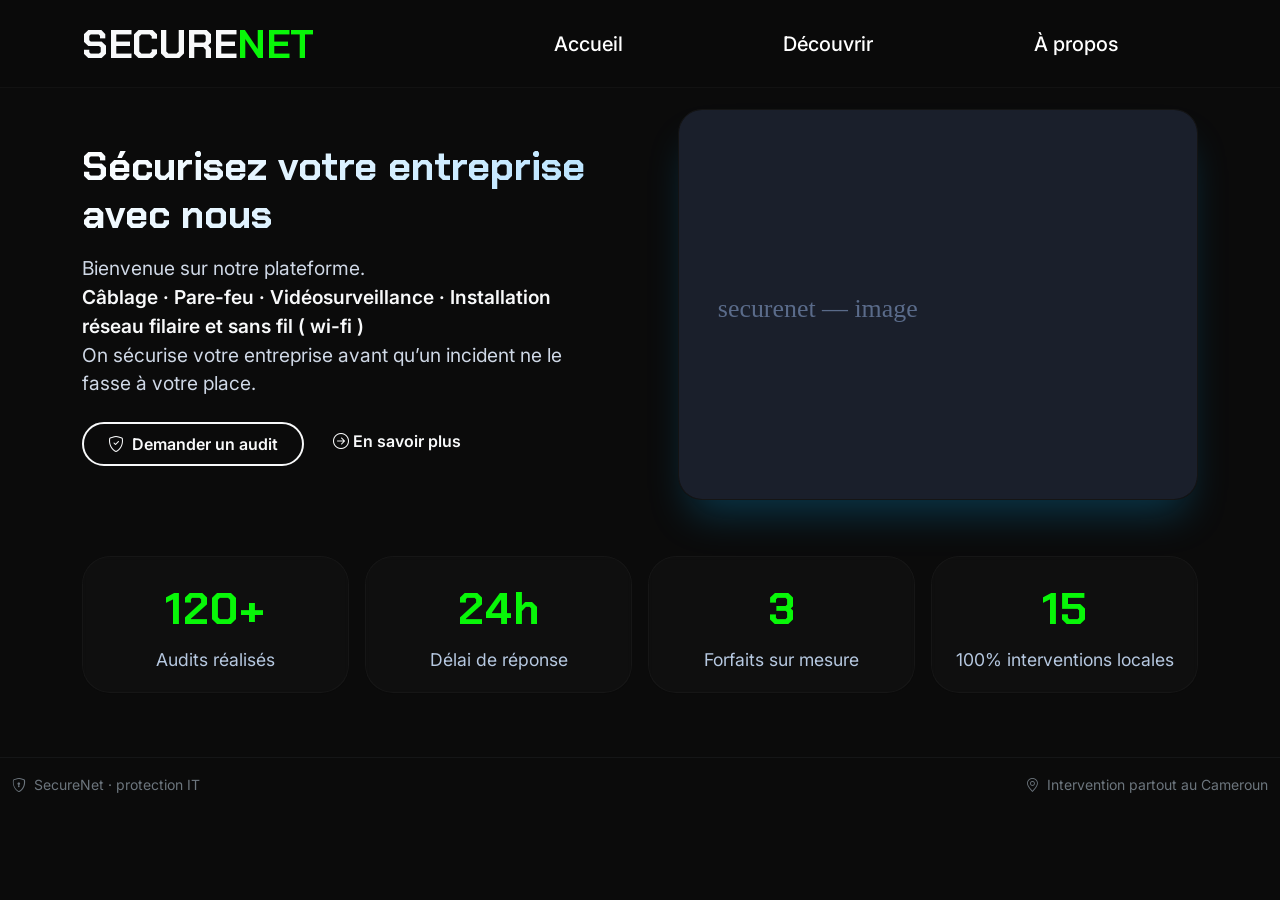
==== index.html @ b7173451 "Add files via upload" ====
<!DOCTYPE html>
<html lang="fr">
<head>
  <meta charset="UTF-8">
  <meta name="viewport" content="width=device-width, initial-scale=1.0">
  <title>SecureNet · Sécurité IT</title>

  <!-- Bootstrap 5 + icônes + Google Fonts -->
  <link href="https://cdn.jsdelivr.net/npm/bootstrap@5.3.3/dist/css/bootstrap.min.css" rel="stylesheet">
  <link rel="stylesheet" href="https://cdn.jsdelivr.net/npm/bootstrap-icons@1.11.3/font/bootstrap-icons.css">
  <script src="https://cdn.jsdelivr.net/npm/bootstrap@5.3.3/dist/js/bootstrap.bundle.min.js" defer></script>
  <link href="https://fonts.googleapis.com/css2?family=Chakra+Petch:wght@500;600;700&family=IBM+Plex+Mono:wght@400;500&family=Inter:wght@400;500;600&display=swap" rel="stylesheet">
  <link rel="stylesheet" href="style.css">
</head>
<body>

  <div class="container-fluid bg-dark-custom text-white px-0">

    <div class="fixed-top fixed-nav">
      <div class="container">
        <div class="row align-items-center">
          <div class="col-12">
            <nav class="nav nav-pills nav-fill align-items-center py-1">
              <a class="navbar-brand brand fw-bold fs-1 text-light m-0" href="#">
                SECURE<span class="text-">NET</span>
              </a>
              <a class="nav-link text-white fs-5 d-none d-md-inline" href="#"></a>
              <a class="nav-link text-white fs-5" href="#" id="bonj">Accueil</a>
              <a class="nav-link text-white fs-5" href="découvrir.html">Découvrir</a>
              <a class="nav-link text-white fs-5" href="#">À propos</a>
            </nav>
          </div>
        </div>
      </div>
    </div>

    <!-- ===== ESPACE pour ne pas cacher le contenu ===== -->
    <div style="height: 85px;"></div>

    <!-- ===== SECTION HERO ===== -->
    <div class="container mt-2 mt-md-4">
      <div class="row d-flex align-items-center g-4 g-lg-5">

        <!-- Texte gauche -->
        <div class="col-lg-6 col-md-7 order-2 order-md-1">
          <h1 class="hero-title fs-1 fw-bold mb-3">
            Sécurisez votre entreprise <br>avec nous
          </h1>
          <p class="hero-text mb-4">
            Bienvenue sur notre plateforme. <br>
            <span class="text-light fw-semibold">Câblage · Pare-feu · Vidéosurveillance · Installation réseau filaire et sans fil ( wi-fi )</span> <br>
            On sécurise votre entreprise avant qu’un incident ne le fasse à votre place.
          </p>
          <div class="d-flex flex-wrap gap-3 mt-3">
            <a href="#" class="btn btn-outline-light rounded-pill px-4 py-2 fw-semibold border-2">
              <i class="bi bi-shield-check me-2"></i>Demander un audit
            </a>
            <a href="#" class="btn btn-link text-light text-decoration-none fw-semibold">
              <i class="bi bi-arrow-right-circle me-1"></i>En savoir plus
            </a>
          </div>
        </div>

        <!-- Image droite -->
        <div class="col-lg-6 col-md-5 order-1 order-md-2 text-center text-md-end">
          <img src="image/IMG-20260813-WA0003.jpg" 
               alt="Sécurité réseau SecureNet" 
               class="img-fluid img-soft w-100" 
               style="max-width: 520px;"
               onerror="this.onerror=null; this.src='data:image/svg+xml,%3Csvg xmlns=\'http://www.w3.org/2000/svg\' width=\'400\' height=\'300\' viewBox=\'0 0 400 300\'%3E%3Crect width=\'400\' height=\'300\' fill=\'%231a1f2b\'/%3E%3Ctext x=\'30\' y=\'160\' font-family=\'Inter\' font-size=\'20\' fill=\'%235a6b8a\'%3Esecurenet — image%3C/text%3E%3C/svg%3E';">
        </div>
      </div>
    </div>

    <!-- ===== STATISTIQUES ===== -->
    <div class="container mt-5 mt-lg-5 pt-2 pb-4">
      <div class="row g-3 text-center">

        <div class="col-md-3">
          <div class="stat-card">
            <div class="stat-number">120+</div>
            <div class="stat-label">Audits réalisés</div>
          </div>
        </div>

        <div class="col-md-3">
          <div class="stat-card">
            <div class="stat-number">24h</div>
            <div class="stat-label">Délai de réponse</div>
          </div>
        </div>

        <div class="col-md-3">
          <div class="stat-card">
            <div class="stat-number">3</div>
            <div class="stat-label">Forfaits sur mesure</div>
          </div>
        </div>

        <div class="col-md-3">
          <div class="stat-card">
            <div class="stat-number">15</div>
            <div class="stat-label">100% interventions locales</div>
          </div>
        </div>

      </div>
    </div>

    <!-- ===== PETIT ESPACE FIN ===== -->
    <div class="container-fluid py-3"></div>

    <!-- ===== FOOTER LÉGER (exemple) ===== -->
    <div class="container-fluid border-top border-secondary border-opacity-10 py-3 mt-2">
      <div class="row align-items-center">
        <div class="col-md-6 text-center text-md-start text-secondary small">
          <i class="bi bi-shield-lock me-1"></i> SecureNet · protection IT
        </div>
        <div class="col-md-6 text-center text-md-end text-secondary small">
          <i class="bi bi-geo-alt me-1"></i> Intervention partout au Cameroun
        </div>
      </div>
    </div>

  </div> 

  <!-- petit script pour éviter le flash de la nav fixe (optionnel) -->
  <script src="index.js"></script>
</body>
</html>
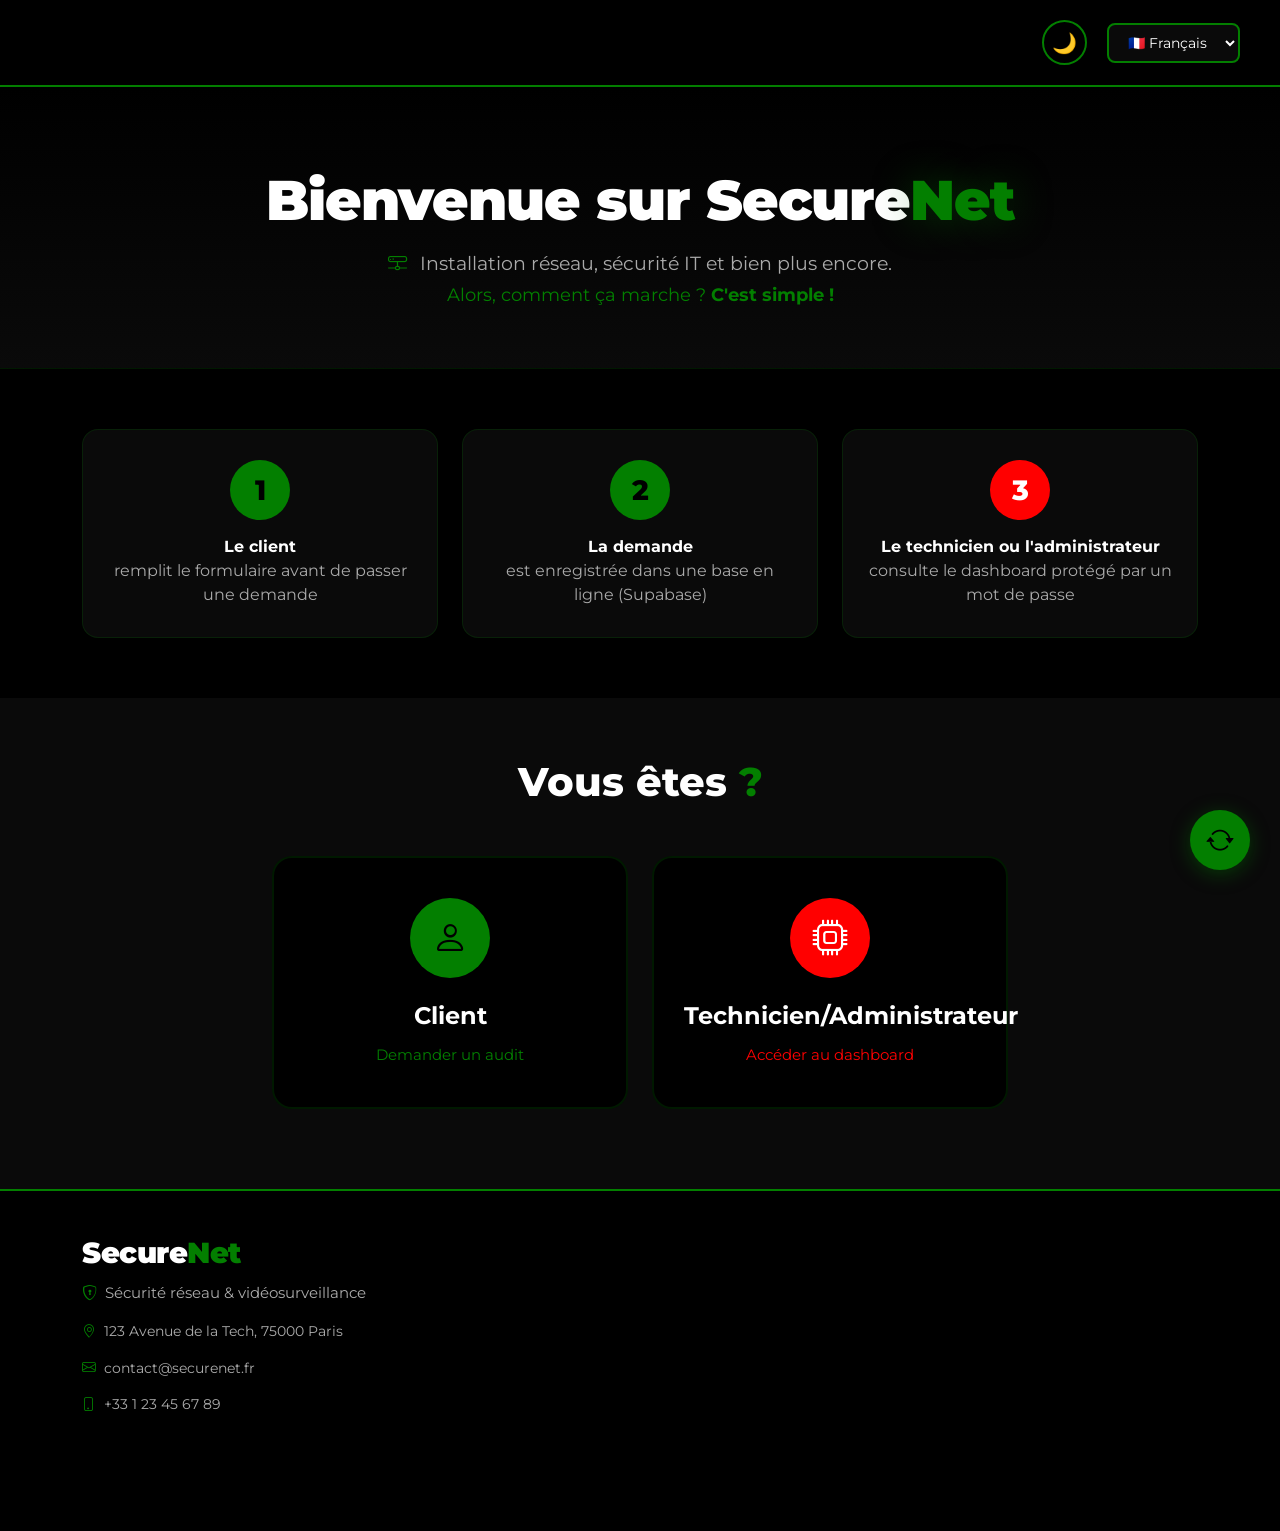
==== commit 8b521f2b: "Premier commit - SecureNet" ====
--- a/index.html
+++ b/index.html
@@ -1,130 +1,1057 @@
-<!DOCTYPE html>
-<html lang="fr">
-<head>
-  <meta charset="UTF-8">
-  <meta name="viewport" content="width=device-width, initial-scale=1.0">
-  <title>SecureNet · Sécurité IT</title>
-
-  <!-- Bootstrap 5 + icônes + Google Fonts -->
-  <link href="https://cdn.jsdelivr.net/npm/bootstrap@5.3.3/dist/css/bootstrap.min.css" rel="stylesheet">
-  <link rel="stylesheet" href="https://cdn.jsdelivr.net/npm/bootstrap-icons@1.11.3/font/bootstrap-icons.css">
-  <script src="https://cdn.jsdelivr.net/npm/bootstrap@5.3.3/dist/js/bootstrap.bundle.min.js" defer></script>
-  <link href="https://fonts.googleapis.com/css2?family=Chakra+Petch:wght@500;600;700&family=IBM+Plex+Mono:wght@400;500&family=Inter:wght@400;500;600&display=swap" rel="stylesheet">
-  <link rel="stylesheet" href="style.css">
-</head>
-<body>
-
-  <div class="container-fluid bg-dark-custom text-white px-0">
-
-    <div class="fixed-top fixed-nav">
-      <div class="container">
-        <div class="row align-items-center">
-          <div class="col-12">
-            <nav class="nav nav-pills nav-fill align-items-center py-1">
-              <a class="navbar-brand brand fw-bold fs-1 text-light m-0" href="#">
-                SECURE<span class="text-">NET</span>
-              </a>
-              <a class="nav-link text-white fs-5 d-none d-md-inline" href="#"></a>
-              <a class="nav-link text-white fs-5" href="#" id="bonj">Accueil</a>
-              <a class="nav-link text-white fs-5" href="découvrir.html">Découvrir</a>
-              <a class="nav-link text-white fs-5" href="#">À propos</a>
-            </nav>
-          </div>
-        </div>
-      </div>
-    </div>
-
-    <!-- ===== ESPACE pour ne pas cacher le contenu ===== -->
-    <div style="height: 85px;"></div>
-
-    <!-- ===== SECTION HERO ===== -->
-    <div class="container mt-2 mt-md-4">
-      <div class="row d-flex align-items-center g-4 g-lg-5">
-
-        <!-- Texte gauche -->
-        <div class="col-lg-6 col-md-7 order-2 order-md-1">
-          <h1 class="hero-title fs-1 fw-bold mb-3">
-            Sécurisez votre entreprise <br>avec nous
-          </h1>
-          <p class="hero-text mb-4">
-            Bienvenue sur notre plateforme. <br>
-            <span class="text-light fw-semibold">Câblage · Pare-feu · Vidéosurveillance · Installation réseau filaire et sans fil ( wi-fi )</span> <br>
-            On sécurise votre entreprise avant qu’un incident ne le fasse à votre place.
-          </p>
-          <div class="d-flex flex-wrap gap-3 mt-3">
-            <a href="#" class="btn btn-outline-light rounded-pill px-4 py-2 fw-semibold border-2">
-              <i class="bi bi-shield-check me-2"></i>Demander un audit
-            </a>
-            <a href="#" class="btn btn-link text-light text-decoration-none fw-semibold">
-              <i class="bi bi-arrow-right-circle me-1"></i>En savoir plus
-            </a>
-          </div>
-        </div>
-
-        <!-- Image droite -->
-        <div class="col-lg-6 col-md-5 order-1 order-md-2 text-center text-md-end">
-          <img src="image/IMG-20260813-WA0003.jpg" 
-               alt="Sécurité réseau SecureNet" 
-               class="img-fluid img-soft w-100" 
-               style="max-width: 520px;"
-               onerror="this.onerror=null; this.src='data:image/svg+xml,%3Csvg xmlns=\'http://www.w3.org/2000/svg\' width=\'400\' height=\'300\' viewBox=\'0 0 400 300\'%3E%3Crect width=\'400\' height=\'300\' fill=\'%231a1f2b\'/%3E%3Ctext x=\'30\' y=\'160\' font-family=\'Inter\' font-size=\'20\' fill=\'%235a6b8a\'%3Esecurenet — image%3C/text%3E%3C/svg%3E';">
-        </div>
-      </div>
-    </div>
-
-    <!-- ===== STATISTIQUES ===== -->
-    <div class="container mt-5 mt-lg-5 pt-2 pb-4">
-      <div class="row g-3 text-center">
-
-        <div class="col-md-3">
-          <div class="stat-card">
-            <div class="stat-number">120+</div>
-            <div class="stat-label">Audits réalisés</div>
-          </div>
-        </div>
-
-        <div class="col-md-3">
-          <div class="stat-card">
-            <div class="stat-number">24h</div>
-            <div class="stat-label">Délai de réponse</div>
-          </div>
-        </div>
-
-        <div class="col-md-3">
-          <div class="stat-card">
-            <div class="stat-number">3</div>
-            <div class="stat-label">Forfaits sur mesure</div>
-          </div>
-        </div>
-
-        <div class="col-md-3">
-          <div class="stat-card">
-            <div class="stat-number">15</div>
-            <div class="stat-label">100% interventions locales</div>
-          </div>
-        </div>
-
-      </div>
-    </div>
-
-    <!-- ===== PETIT ESPACE FIN ===== -->
-    <div class="container-fluid py-3"></div>
-
-    <!-- ===== FOOTER LÉGER (exemple) ===== -->
-    <div class="container-fluid border-top border-secondary border-opacity-10 py-3 mt-2">
-      <div class="row align-items-center">
-        <div class="col-md-6 text-center text-md-start text-secondary small">
-          <i class="bi bi-shield-lock me-1"></i> SecureNet · protection IT
-        </div>
-        <div class="col-md-6 text-center text-md-end text-secondary small">
-          <i class="bi bi-geo-alt me-1"></i> Intervention partout au Cameroun
-        </div>
-      </div>
-    </div>
-
-  </div> 
-
-  <!-- petit script pour éviter le flash de la nav fixe (optionnel) -->
-  <script src="index.js"></script>
-</body>
+<!DOCTYPE html>
+<html lang="fr">
+<head>
+    <meta charset="UTF-8">
+    <meta name="viewport" content="width=device-width, initial-scale=1.0">
+    
+    <!-- Bootstrap -->
+    <link href="https://cdn.jsdelivr.net/npm/bootstrap@5.3.3/dist/css/bootstrap.min.css" rel="stylesheet">
+    <link rel="stylesheet" href="https://cdn.jsdelivr.net/npm/bootstrap-icons@1.11.3/font/bootstrap-icons.css">
+    <script src="https://cdn.jsdelivr.net/npm/bootstrap@5.3.3/dist/js/bootstrap.bundle.min.js" defer></script>
+    <!-- Google Fonts - Montserrat -->
+    <link href="https://fonts.googleapis.com/css2?family=Montserrat:wght@400;500;600;700;800;900&display=swap" rel="stylesheet">
+    
+    <title>SecureNet · Accueil</title>
+
+    <style>
+        :root {
+            --primary-green: #037f00;
+            --primary-dark: #000000;
+            --primary-dark-light: #0a0a0a;
+            --primary-dark-hover: #1a1a1a;
+            --text-light: #ffffff;
+            --text-muted: #aaaaaa;
+            --hover-red: red;
+            --hover-green: #00e676;
+            --bg-body: #000000;
+            --bg-card: #0a0a0a;
+            --border-color: rgba(3, 127, 0, 0.2);
+        }
+
+        [data-theme="light"] {
+            --primary-dark: #f5f5f5;
+            --primary-dark-light: #ffffff;
+            --primary-dark-hover: #e8e8e8;
+            --text-light: #1a1a1a;
+            --text-muted: #555555;
+            --bg-body: #f5f5f5;
+            --bg-card: #ffffff;
+            --border-color: rgba(3, 127, 0, 0.15);
+        }
+
+        * {
+            margin: 0;
+            padding: 0;
+            box-sizing: border-box;
+        }
+
+        body {
+            background: var(--bg-body);
+            color: var(--text-light);
+            font-family: 'Montserrat', sans-serif;
+            min-height: 100vh;
+            display: flex;
+            flex-direction: column;
+            transition: background 0.3s ease, color 0.3s ease;
+        }
+
+        .ma-boite {
+            flex: 1;
+        }
+
+        header {
+            padding: 20px 40px;
+            background: var(--primary-dark);
+            border-bottom: 2px solid var(--primary-green);
+            display: flex;
+            justify-content: flex-end;
+            align-items: center;
+            gap: 20px;
+            transition: background 0.3s ease;
+        }
+
+        .header-controls {
+            display: flex;
+            align-items: center;
+            gap: 20px;
+        }
+
+        #theme-toggle {
+            background: transparent;
+            border: 2px solid var(--primary-green);
+            color: var(--primary-green);
+            border-radius: 50%;
+            width: 45px;
+            height: 45px;
+            font-size: 20px;
+            cursor: pointer;
+            transition: all 0.3s;
+            display: flex;
+            align-items: center;
+            justify-content: center;
+        }
+
+        #theme-toggle:hover {
+            background: var(--hover-red);
+            color: white;
+            border-color: var(--hover-red);
+            transform: rotate(20deg);
+        }
+
+        #language-selector {
+            background: var(--primary-dark-light);
+            color: var(--text-light);
+            border: 2px solid var(--primary-green);
+            border-radius: 8px;
+            padding: 8px 15px;
+            font-family: 'Montserrat', sans-serif;
+            font-size: 14px;
+            cursor: pointer;
+            transition: all 0.3s;
+        }
+
+        #language-selector:hover {
+            background: var(--hover-green);
+            color: var(--primary-dark);
+            border-color: var(--hover-green);
+        }
+
+        /* ===== ANIMATION D'APPARITION UN PAR UN ===== */
+        .fade-item {
+            opacity: 0;
+            transform: translateY(40px) scale(0.95);
+            filter: blur(8px);
+            transition: all 0.7s cubic-bezier(0.22, 1, 0.36, 1);
+        }
+
+        .fade-item.visible {
+            opacity: 1;
+            transform: translateY(0) scale(1);
+            filter: blur(0px);
+        }
+
+        /* Délais pour chaque élément */
+        .fade-item:nth-child(1) { transition-delay: 0.05s; }
+        .fade-item:nth-child(2) { transition-delay: 0.15s; }
+        .fade-item:nth-child(3) { transition-delay: 0.25s; }
+        .fade-item:nth-child(4) { transition-delay: 0.35s; }
+        .fade-item:nth-child(5) { transition-delay: 0.45s; }
+        .fade-item:nth-child(6) { transition-delay: 0.55s; }
+        .fade-item:nth-child(7) { transition-delay: 0.65s; }
+        .fade-item:nth-child(8) { transition-delay: 0.75s; }
+        .fade-item:nth-child(9) { transition-delay: 0.85s; }
+        .fade-item:nth-child(10) { transition-delay: 0.95s; }
+
+        /* ===== HERO SECTION ===== */
+        .hero-section {
+            padding: 80px 20px 60px;
+            text-align: center;
+            background: linear-gradient(180deg, var(--primary-dark) 0%, var(--primary-dark-light) 100%);
+            border-bottom: 1px solid var(--border-color);
+            transition: background 0.3s ease;
+        }
+
+        .hero-title {
+            font-family: 'Montserrat', sans-serif;
+            font-size: 3.5rem;
+            font-weight: 900;
+            color: var(--text-light);
+            margin-bottom: 15px;
+            letter-spacing: -1px;
+            transition: color 0.3s ease;
+        }
+
+        .hero-title .highlight {
+            color: var(--primary-green);
+            text-shadow: 0 0 40px rgba(3, 127, 0, 0.4);
+        }
+
+        .hero-sub {
+            font-size: 1.2rem;
+            color: var(--text-muted);
+            max-width: 700px;
+            margin: 0 auto;
+            font-weight: 400;
+            transition: color 0.3s ease;
+        }
+
+        /* ===== ÉTAPES ===== */
+        .steps-section {
+            padding: 60px 20px;
+            background: var(--bg-body);
+            transition: background 0.3s ease;
+        }
+
+        .step-card {
+            background: var(--bg-card);
+            border: 1px solid var(--border-color);
+            border-radius: 16px;
+            padding: 30px 25px;
+            text-align: center;
+            transition: all 0.3s ease;
+            height: 100%;
+        }
+
+        .step-card:hover {
+            transform: translateY(-5px);
+            border-color: var(--primary-green);
+            box-shadow: 0 10px 40px rgba(3, 127, 0, 0.2);
+        }
+
+        .step-number {
+            width: 60px;
+            height: 60px;
+            border-radius: 50%;
+            display: flex;
+            align-items: center;
+            justify-content: center;
+            font-size: 28px;
+            font-weight: 800;
+            font-family: 'Montserrat', sans-serif;
+            margin: 0 auto 15px;
+            color: var(--primary-dark);
+            transition: all 0.3s;
+        }
+
+        .step-number.green {
+            background: var(--primary-green);
+        }
+
+        .step-number.red {
+            background: red;
+            color: white;
+        }
+
+        .step-card:hover .step-number.green {
+            background: var(--hover-green);
+            transform: scale(1.1);
+        }
+
+        .step-card:hover .step-number.red {
+            background: var(--hover-red);
+            transform: scale(1.1);
+        }
+
+        .step-text {
+            font-size: 1rem;
+            color: var(--text-muted);
+            margin: 0;
+            font-weight: 400;
+            transition: color 0.3s ease;
+        }
+
+        .step-text strong {
+            color: var(--text-light);
+            font-weight: 700;
+            transition: color 0.3s ease;
+        }
+
+        /* ===== RÔLES ===== */
+        .role-section {
+            padding: 60px 20px 80px;
+            background: var(--primary-dark-light);
+            transition: background 0.3s ease;
+        }
+
+        .role-title {
+            font-family: 'Montserrat', sans-serif;
+            font-size: 2.5rem;
+            font-weight: 800;
+            text-align: center;
+            color: var(--text-light);
+            margin-bottom: 50px;
+            transition: color 0.3s ease;
+        }
+
+        .role-title .highlight {
+            color: var(--primary-green);
+        }
+
+        .role-card {
+            background: var(--bg-body);
+            border: 2px solid var(--border-color);
+            border-radius: 20px;
+            padding: 40px 30px;
+            text-align: center;
+            transition: all 0.3s ease;
+            display: block;
+            height: 100%;
+            cursor: pointer;
+        }
+
+        .role-card:hover {
+            transform: translateY(-8px);
+            border-color: var(--primary-green);
+            box-shadow: 0 15px 50px rgba(3, 127, 0, 0.2);
+        }
+
+        .icon-circle {
+            width: 80px;
+            height: 80px;
+            border-radius: 50%;
+            display: flex;
+            align-items: center;
+            justify-content: center;
+            margin: 0 auto 20px;
+            font-size: 35px;
+            transition: all 0.3s;
+        }
+
+        .icon-circle.green {
+            background: var(--primary-green);
+            color: var(--primary-dark);
+        }
+
+        .icon-circle.red {
+            background: red;
+            color: white;
+        }
+
+        .role-card:hover .icon-circle.green {
+            background: var(--hover-green);
+            box-shadow: 0 0 40px rgba(0, 230, 118, 0.4);
+            transform: scale(1.05);
+        }
+
+        .role-card:hover .icon-circle.red {
+            background: var(--hover-red);
+            box-shadow: 0 0 40px rgba(255, 23, 68, 0.4);
+            transform: scale(1.05);
+        }
+
+        .role-name {
+            font-family: 'Montserrat', sans-serif;
+            font-size: 1.5rem;
+            font-weight: 700;
+            color: var(--text-light);
+            margin-bottom: 10px;
+            transition: color 0.3s ease;
+        }
+
+        .role-desc {
+            color: var(--text-muted);
+            font-size: 0.95rem;
+            margin: 0;
+            font-weight: 400;
+            transition: color 0.3s ease;
+        }
+
+        .role-desc .highlight {
+            color: var(--primary-green);
+        }
+
+        .role-desc .highlight-red {
+            color: red;
+        }
+
+        /* ===== FOOTER ===== */
+        .footer-main {
+            background: var(--primary-dark);
+            border-top: 2px solid var(--primary-green);
+            padding: 40px 20px 30px;
+            margin-top: auto;
+            transition: background 0.3s ease;
+        }
+
+        .footer-main .footer-brand {
+            font-family: 'Montserrat', sans-serif;
+            font-size: 1.8rem;
+            font-weight: 900;
+            color: var(--text-light);
+            letter-spacing: -0.5px;
+            transition: color 0.3s ease;
+        }
+
+        .footer-main .footer-brand span {
+            color: var(--primary-green);
+        }
+
+        .footer-main .footer-text {
+            color: var(--text-muted);
+            font-size: 0.95rem;
+            font-weight: 400;
+            transition: color 0.3s ease;
+        }
+
+        .footer-main .footer-links {
+            list-style: none;
+            padding: 0;
+            margin: 0;
+        }
+
+        .footer-main .footer-links li {
+            margin-bottom: 8px;
+        }
+
+        .footer-main .footer-links a {
+            color: var(--text-muted);
+            text-decoration: none;
+            transition: all 0.3s;
+            font-size: 0.95rem;
+            font-weight: 400;
+        }
+
+        .footer-main .footer-links a:hover {
+            color: var(--primary-green);
+            padding-left: 8px;
+        }
+
+        .footer-main .footer-social a {
+            color: var(--text-muted);
+            font-size: 1.5rem;
+            margin-right: 15px;
+            transition: all 0.3s;
+            display: inline-block;
+        }
+
+        .footer-main .footer-social a:hover {
+            color: var(--primary-green);
+            transform: translateY(-3px) scale(1.1);
+        }
+
+        .footer-bottom {
+            border-top: 1px solid var(--border-color);
+            padding-top: 20px;
+            margin-top: 20px;
+            text-align: center;
+            color: var(--text-muted);
+            font-size: 0.85rem;
+            font-weight: 400;
+            transition: color 0.3s ease, border-color 0.3s ease;
+        }
+
+        .footer-bottom i {
+            color: var(--primary-green);
+        }
+
+        /* ===== OVERLAY ===== */
+        #choiceOverlay {
+            position: fixed;
+            top: 0;
+            left: 0;
+            width: 100%;
+            height: 100%;
+            z-index: 9999;
+            background: rgba(0, 0, 0, 0.88);
+            backdrop-filter: blur(14px);
+            -webkit-backdrop-filter: blur(14px);
+            display: flex;
+            justify-content: center;
+            align-items: center;
+            opacity: 0;
+            visibility: hidden;
+            transition: opacity 0.6s ease, visibility 0.6s ease;
+        }
+
+        #choiceOverlay.show {
+            opacity: 1;
+            visibility: visible;
+        }
+
+        #choiceOverlay .box {
+            display: flex;
+            flex-direction: column;
+            align-items: center;
+            gap: 22px;
+            padding: 30px;
+        }
+
+        #choiceOverlay .item {
+            opacity: 0;
+            transform: translateY(35px) scale(0.95);
+            filter: blur(10px);
+            transition: all 0.7s cubic-bezier(0.22, 1, 0.36, 1);
+        }
+
+        #choiceOverlay.show .item:nth-child(1) { 
+            opacity: 1; 
+            transform: translateY(0) scale(1);
+            filter: blur(0px);
+            transition-delay: 0.05s; 
+        }
+        #choiceOverlay.show .item:nth-child(2) { 
+            opacity: 1; 
+            transform: translateY(0) scale(1);
+            filter: blur(0px);
+            transition-delay: 0.20s; 
+        }
+        #choiceOverlay.show .item:nth-child(3) { 
+            opacity: 1; 
+            transform: translateY(0) scale(1);
+            filter: blur(0px);
+            transition-delay: 0.40s; 
+        }
+        #choiceOverlay.show .item:nth-child(4) { 
+            opacity: 1; 
+            transform: translateY(0) scale(1);
+            filter: blur(0px);
+            transition-delay: 0.60s; 
+        }
+        #choiceOverlay.show .item:nth-child(5) { 
+            opacity: 1; 
+            transform: translateY(0) scale(1);
+            filter: blur(0px);
+            transition-delay: 0.80s; 
+        }
+
+        #choiceOverlay .title {
+            color: var(--primary-green);
+            font-size: 30px;
+            font-weight: 800;
+            font-family: 'Montserrat', sans-serif;
+            text-align: center;
+            text-shadow: 0 0 50px rgba(3, 127, 0, 0.35);
+        }
+
+        #choiceOverlay .subtitle {
+            color: var(--text-muted);
+            font-size: 17px;
+            font-family: 'Montserrat', sans-serif;
+            text-align: center;
+        }
+
+        #choiceOverlay .btn-choice {
+            padding: 16px 50px;
+            font-size: 19px;
+            font-weight: 700;
+            border: none;
+            border-radius: 12px;
+            cursor: pointer;
+            font-family: 'Montserrat', sans-serif;
+            text-decoration: none;
+            display: inline-block;
+            text-align: center;
+            width: 260px;
+            transition: all 0.3s ease;
+        }
+
+        #choiceOverlay .btn-choice:hover {
+            transform: scale(1.05) !important;
+        }
+
+        #choiceOverlay .btn-tech {
+            background: var(--primary-green);
+            color: var(--primary-dark);
+        }
+
+        #choiceOverlay .btn-tech:hover {
+            background: var(--hover-red);
+            color: white;
+        }
+
+        #choiceOverlay .btn-admin {
+            background: var(--primary-dark-light);
+            color: var(--primary-green);
+            border: 2px solid var(--primary-green);
+        }
+
+        #choiceOverlay .btn-admin:hover {
+            background: var(--hover-green);
+            color: var(--primary-dark);
+            border-color: var(--hover-green);
+        }
+
+        #choiceOverlay .badge-secure {
+            background: rgba(3, 127, 0, 0.12);
+            color: rgba(3, 127, 0, 0.85);
+            padding: 6px 22px;
+            border-radius: 30px;
+            font-size: 14px;
+            border: 1px solid rgba(3, 127, 0, 0.2);
+            font-family: 'Montserrat', sans-serif;
+        }
+
+        #choiceOverlay .close-btn {
+            position: absolute;
+            top: 30px;
+            right: 40px;
+            background: rgba(255,255,255,0.05);
+            border: 1px solid rgba(255,255,255,0.1);
+            color: var(--text-muted);
+            font-size: 26px;
+            width: 46px;
+            height: 46px;
+            border-radius: 50%;
+            cursor: pointer;
+            transition: all 0.3s ease;
+            display: flex;
+            align-items: center;
+            justify-content: center;
+            opacity: 0;
+            transform: scale(0.8);
+        }
+
+        #choiceOverlay.show .close-btn {
+            opacity: 1;
+            transform: scale(1);
+            transition-delay: 0.50s;
+        }
+
+        #choiceOverlay .close-btn:hover {
+            background: var(--hover-red);
+            color: white;
+            transform: rotate(90deg) scale(1.1);
+        }
+
+        .reopen-btn {
+            position: fixed;
+            bottom: 30px;
+            right: 30px;
+            background: var(--primary-green);
+            color: var(--primary-dark);
+            border: none;
+            border-radius: 50%;
+            width: 60px;
+            height: 60px;
+            font-size: 28px;
+            cursor: pointer;
+            transition: all 0.3s;
+            z-index: 100;
+            box-shadow: 0 4px 20px rgba(3, 127, 0, 0.4);
+            display: flex;
+            align-items: center;
+            justify-content: center;
+        }
+
+        .reopen-btn:hover {
+            transform: scale(1.1);
+            box-shadow: 0 6px 30px rgba(3, 127, 0, 0.6);
+        }
+
+        @media (max-width: 768px) {
+            header {
+                padding: 15px 20px;
+                flex-wrap: wrap;
+                justify-content: center;
+            }
+            .hero-title {
+                font-size: 2.2rem;
+            }
+            .hero-section {
+                padding: 50px 15px 40px;
+            }
+            .role-title {
+                font-size: 2rem;
+            }
+            #choiceOverlay .btn-choice {
+                width: 90%;
+                max-width: 300px;
+                padding: 14px 25px;
+                font-size: 17px;
+            }
+            #choiceOverlay .title {
+                font-size: 22px;
+                padding: 0 15px;
+            }
+            #choiceOverlay .close-btn {
+                top: 18px;
+                right: 18px;
+                width: 40px;
+                height: 40px;
+                font-size: 20px;
+            }
+            .footer-main .footer-brand {
+                text-align: center;
+            }
+            .footer-main .footer-links {
+                text-align: center;
+            }
+            .footer-main .footer-social {
+                text-align: center;
+                margin-top: 20px;
+            }
+            .reopen-btn {
+                bottom: 20px;
+                right: 20px;
+                width: 50px;
+                height: 50px;
+                font-size: 22px;
+            }
+        }
+
+        @media (max-width: 576px) {
+            .hero-title {
+                font-size: 1.8rem;
+            }
+            .step-card {
+                padding: 20px 15px;
+            }
+            .role-card {
+                padding: 25px 20px;
+            }
+            .icon-circle {
+                width: 60px;
+                height: 60px;
+                font-size: 28px;
+            }
+        }
+    </style>
+</head>
+<body>
+
+<div class="container-fluid px-0 ma-boite">
+
+    <!-- ===== EN-TÊTE ===== -->
+    <header class="fade-item">
+        <div class="header-controls">
+            <button id="theme-toggle" aria-label="Basculer le mode sombre">🌙</button>
+            <select id="language-selector">
+                <option value="fr">🇫🇷 Français</option>
+                <option value="en">🇬🇧 English</option>
+            </select>
+        </div>
+    </header>
+
+    <!-- ===== HERO SECTION ===== -->
+    <div class="hero-section">
+        <div class="container">
+            <h1 class="hero-title fade-item">
+                <span data-i18n="welcome">Bienvenue sur</span> Secure<span class="highlight">Net</span>
+            </h1>
+            <p class="hero-sub fade-item">
+                <i class="bi bi-hdd-network me-2" style="color: var(--primary-green);"></i>
+                <span data-i18n="subtitle">Installation réseau, sécurité IT et bien plus encore.</span>
+            </p>
+            <p class="hero-sub fade-item" style="font-size:1.1rem; margin-top:0.25rem; color: var(--primary-green);">
+                <span data-i18n="how_it_works">Alors, comment ça marche ?</span> <strong data-i18n="simple">C'est simple !</strong>
+            </p>
+        </div>
+    </div>
+
+    <!-- ===== ÉTAPES 1, 2, 3 ===== -->
+    <div class="steps-section">
+        <div class="container">
+            <div class="row g-4 justify-content-center">
+
+                <!-- Étape 1 -->
+                <div class="col-md-4 fade-item">
+                    <div class="step-card">
+                        <div class="step-number green">1</div>
+                        <p class="step-text">
+                            <strong data-i18n="step1_title">Le client</strong><br>
+                            <span class="muted" data-i18n="step1_desc">remplit le formulaire avant de passer une demande</span>
+                        </p>
+                    </div>
+                </div>
+
+                <!-- Étape 2 -->
+                <div class="col-md-4 fade-item">
+                    <div class="step-card">
+                        <div class="step-number green">2</div>
+                        <p class="step-text">
+                            <strong data-i18n="step2_title">La demande</strong><br>
+                            <span class="muted" data-i18n="step2_desc">est enregistrée dans une base en ligne (Supabase)</span>
+                        </p>
+                    </div>
+                </div>
+
+                <!-- Étape 3 -->
+                <div class="col-md-4 fade-item">
+                    <div class="step-card">
+                        <div class="step-number red">3</div>
+                        <p class="step-text">
+                            <strong data-i18n="step3_title">Le technicien ou l'administrateur</strong><br>
+                            <span class="muted" data-i18n="step3_desc">consulte le dashboard protégé par un mot de passe</span>
+                        </p>
+                    </div>
+                </div>
+
+            </div>
+        </div>
+    </div>
+
+    <!-- ===== VOUS ÊTES ? ===== -->
+    <div class="role-section">
+        <div class="container">
+            <h2 class="role-title fade-item">
+                <span data-i18n="you_are">Vous êtes</span> <span class="highlight">?</span>
+            </h2>
+
+            <div class="row g-4 justify-content-center">
+
+                <!-- Client -->
+                <div class="col-md-5 col-lg-4 fade-item">
+                    <a href="connexionclient.html" class="role-card text-decoration-none">
+                        <div class="icon-circle green"><i class="bi bi-person"></i></div>
+                        <div class="role-name" data-i18n="client">Client</div>
+                        <p class="role-desc">
+                            <span class="highlight" data-i18n="ask_audit">Demander un audit</span>
+                        </p>
+                    </a>
+                </div>
+
+                <!-- Technicien/Admin -->
+                <div class="col-md-5 col-lg-4 fade-item">
+                    <a href="#" class="role-card text-decoration-none" onclick="openOverlay(event)">
+                        <div class="icon-circle red"><i class="bi bi-cpu"></i></div>
+                        <div class="role-name" data-i18n="tech">Technicien/Administrateur</div>
+                        <p class="role-desc">
+                            <span class="highlight-red" data-i18n="access_dashboard">Accéder au dashboard</span>
+                        </p>
+                    </a>
+                </div>
+
+            </div>
+        </div>
+    </div>
+
+</div>
+
+<!-- ===== OVERLAY ===== -->
+<div id="choiceOverlay">
+    <button class="close-btn" onclick="closeOverlay()">✕</button>
+    <div class="box">
+        <div class="item title">🔐 Accès Technicien/Administrateur</div>
+        <div class="item subtitle">Choisissez votre type de connexion</div>
+        <a href="connexiontechicien.html" class="item btn-choice btn-tech" onclick="handleChoice('tech')">
+            <i class="bi bi-speedometer2"></i> Technicien
+        </a>
+        <a href="connexionadmin.html" class="item btn-choice btn-admin" onclick="handleChoice('admin')">
+            <i class="bi bi-shield-lock"></i> Administrateur
+        </a>
+        <div class="item badge-secure">
+            <i class="bi bi-shield-check me-1"></i> Connexion sécurisée
+        </div>
+    </div>
+</div>
+
+<!-- ===== BOUTON POUR ROUVRIR ===== -->
+<button class="reopen-btn" onclick="openOverlayDirect()" title="Rouvrir le menu">
+    <i class="bi bi-arrow-repeat"></i>
+</button>
+
+<!-- ===== FOOTER ===== -->
+<footer class="footer-main">
+    <div class="container">
+        <div class="row">
+            <div class="col-lg-4 col-md-6 mb-4 mb-lg-0 fade-item">
+                <div class="footer-brand">Secure<span>Net</span></div>
+                <p class="footer-text mt-2">
+                    <i class="bi bi-shield-lock me-1" style="color: var(--primary-green);"></i>
+                    <span data-i18n="footer_desc">Sécurité réseau &amp; vidéosurveillance</span>
+                </p>
+                <p class="footer-text" style="font-size: 0.85rem;">
+                    <i class="bi bi-geo-alt me-1" style="color: var(--primary-green);"></i> 123 Avenue de la Tech, 75000 Paris
+                </p>
+                <p class="footer-text" style="font-size: 0.85rem;">
+                    <i class="bi bi-envelope me-1" style="color: var(--primary-green);"></i> contact@securenet.fr
+                </p>
+                <p class="footer-text" style="font-size: 0.85rem;">
+                    <i class="bi bi-phone me-1" style="color: var(--primary-green);"></i> +33 1 23 45 67 89
+                </p>
+            </div>
+            <div class="col-lg-3 col-md-6 mb-4 mb-lg-0 fade-item">
+                <h6 style="color: var(--primary-green); font-family: 'Montserrat', sans-serif; font-weight: 700;" data-i18n="navigation">Navigation</h6>
+                <ul class="footer-links">
+                    <li><a href="#"><i class="bi bi-chevron-right" style="color: var(--primary-green); font-size: 0.7rem;"></i> <span data-i18n="home">Accueil</span></a></li>
+                    <li><a href="connexionclient.html"><i class="bi bi-chevron-right" style="color: var(--primary-green); font-size: 0.7rem;"></i> <span data-i18n="client_space">Espace Client</span></a></li>
+                    <li><a href="#"><i class="bi bi-chevron-right" style="color: var(--primary-green); font-size: 0.7rem;"></i> <span data-i18n="services">Services</span></a></li>
+                    <li><a href="#"><i class="bi bi-chevron-right" style="color: var(--primary-green); font-size: 0.7rem;"></i> <span data-i18n="contact">Contact</span></a></li>
+                </ul>
+            </div>
+            <div class="col-lg-3 col-md-6 mb-4 mb-md-0 fade-item">
+                <h6 style="color: var(--primary-green); font-family: 'Montserrat', sans-serif; font-weight: 700;" data-i18n="services_list">Services</h6>
+                <ul class="footer-links">
+                    <li><a href="#"><i class="bi bi-chevron-right" style="color: var(--primary-green); font-size: 0.7rem;"></i> <span data-i18n="audit">Audit réseau</span></a></li>
+                    <li><a href="#"><i class="bi bi-chevron-right" style="color: var(--primary-green); font-size: 0.7rem;"></i> <span data-i18n="security">Sécurité IT</span></a></li>
+                    <li><a href="#"><i class="bi bi-chevron-right" style="color: var(--primary-green); font-size: 0.7rem;"></i> <span data-i18n="surveillance">Vidéosurveillance</span></a></li>
+                    <li><a href="#"><i class="bi bi-chevron-right" style="color: var(--primary-green); font-size: 0.7rem;"></i> <span data-i18n="support">Support technique</span></a></li>
+                </ul>
+            </div>
+            <div class="col-lg-2 col-md-6 fade-item">
+                <h6 style="color: var(--primary-green); font-family: 'Montserrat', sans-serif; font-weight: 700;" data-i18n="follow_us">Suivez-nous</h6>
+                <div class="footer-social">
+                    <a href="#" aria-label="LinkedIn"><i class="bi bi-linkedin"></i></a>
+                    <a href="#" aria-label="Twitter"><i class="bi bi-twitter-x"></i></a>
+                    <a href="#" aria-label="GitHub"><i class="bi bi-github"></i></a>
+                    <a href="#" aria-label="YouTube"><i class="bi bi-youtube"></i></a>
+                </div>
+                <div class="mt-3">
+                    <span class="badge" style="background: var(--primary-green); color: white; padding: 8px 15px; font-family: 'Montserrat', sans-serif; font-weight: 600;">
+                        <i class="bi bi-shield-check me-1"></i> SSL Sécurisé
+                    </span>
+                </div>
+            </div>
+        </div>
+        <div class="footer-bottom fade-item">
+            <p class="mb-0">
+                <i class="bi bi-c-circle me-1"></i> <span data-i18n="copyright">2026 SecureNet — Tous droits réservés.</span>
+                <span class="mx-2">|</span> 
+                <i class="bi bi-shield-fill-check me-1"></i> <span data-i18n="data_protection">Protection des données</span>
+            </p>
+        </div>
+    </div>
+</footer>
+
+<!-- ===== JAVASCRIPT ===== -->
+<script>
+    // ===== ANIMATION D'APPARITION UN PAR UN =====
+    document.addEventListener('DOMContentLoaded', function() {
+        const items = document.querySelectorAll('.fade-item');
+        
+        // Ajouter la classe 'visible' avec un délai progressif
+        items.forEach((item, index) => {
+            setTimeout(() => {
+                item.classList.add('visible');
+            }, 200 + (index * 120)); // 200ms de délai initial + 120ms entre chaque
+        });
+    });
+
+    // ===== OVERLAY =====
+    function openOverlay(e) {
+        if (e) e.preventDefault();
+        document.getElementById('choiceOverlay').classList.add('show');
+        document.body.style.overflow = 'hidden';
+    }
+
+    function openOverlayDirect() {
+        document.getElementById('choiceOverlay').classList.add('show');
+        document.body.style.overflow = 'hidden';
+    }
+
+    function closeOverlay() {
+        document.getElementById('choiceOverlay').classList.remove('show');
+        document.body.style.overflow = '';
+    }
+
+    function handleChoice(type) {
+        closeOverlay();
+        setTimeout(function() {
+            if (type === 'tech') {
+                window.location.href = 'connexiontechicien.html';
+            } else {
+                window.location.href = 'connexionadmin.html';
+            }
+        }, 350);
+    }
+
+    document.getElementById('choiceOverlay').addEventListener('click', function(e) {
+        if (e.target === this) {
+            closeOverlay();
+        }
+    });
+
+    document.addEventListener('keydown', function(e) {
+        if (e.key === 'Escape') {
+            closeOverlay();
+        }
+    });
+
+    // ===== MODE JOUR/NUIT =====
+    document.addEventListener('DOMContentLoaded', function() {
+        const themeToggle = document.getElementById('theme-toggle');
+        const currentTheme = localStorage.getItem('theme') || 'dark';
+        
+        if (currentTheme === 'light') {
+            document.documentElement.setAttribute('data-theme', 'light');
+            themeToggle.textContent = '☀️';
+        } else {
+            document.documentElement.setAttribute('data-theme', 'dark');
+            themeToggle.textContent = '🌙';
+        }
+
+        themeToggle.addEventListener('click', function() {
+            const currentTheme = document.documentElement.getAttribute('data-theme');
+            let newTheme;
+            if (currentTheme === 'dark') {
+                newTheme = 'light';
+                this.textContent = '☀️';
+            } else {
+                newTheme = 'dark';
+                this.textContent = '🌙';
+            }
+            document.documentElement.setAttribute('data-theme', newTheme);
+            localStorage.setItem('theme', newTheme);
+        });
+    });
+
+    // ===== TRADUCTIONS =====
+    document.addEventListener('DOMContentLoaded', function() {
+        const translations = {
+            fr: {
+                welcome: 'Bienvenue sur',
+                subtitle: 'Installation réseau, sécurité IT et bien plus encore.',
+                how_it_works: 'Alors, comment ça marche ?',
+                simple: 'C\'est simple !',
+                step1_title: 'Le client',
+                step1_desc: 'remplit le formulaire avant de passer une demande',
+                step2_title: 'La demande',
+                step2_desc: 'est enregistrée dans une base en ligne (Supabase)',
+                step3_title: 'Le technicien ou l\'administrateur',
+                step3_desc: 'consulte le dashboard protégé par un mot de passe',
+                you_are: 'Vous êtes',
+                client: 'Client',
+                ask_audit: 'Demander un audit',
+                tech: 'Technicien/Administrateur',
+                access_dashboard: 'Accéder au dashboard',
+                footer_desc: 'Sécurité réseau & vidéosurveillance',
+                navigation: 'Navigation',
+                home: 'Accueil',
+                client_space: 'Espace Client',
+                services: 'Services',
+                contact: 'Contact',
+                services_list: 'Services',
+                audit: 'Audit réseau',
+                security: 'Sécurité IT',
+                surveillance: 'Vidéosurveillance',
+                support: 'Support technique',
+                follow_us: 'Suivez-nous',
+                copyright: '2026 SecureNet — Tous droits réservés.',
+                data_protection: 'Protection des données'
+            },
+            en: {
+                welcome: 'Welcome to',
+                subtitle: 'Network installation, IT security and much more.',
+                how_it_works: 'So, how does it work?',
+                simple: 'It\'s simple!',
+                step1_title: 'The client',
+                step1_desc: 'fills out the form before submitting a request',
+                step2_title: 'The request',
+                step2_desc: 'is saved in an online database (Supabase)',
+                step3_title: 'The technician or administrator',
+                step3_desc: 'consults the password-protected dashboard',
+                you_are: 'You are',
+                client: 'Client',
+                ask_audit: 'Request an audit',
+                tech: 'Technician/Administrator',
+                access_dashboard: 'Access the dashboard',
+                footer_desc: 'Network security & video surveillance',
+                navigation: 'Navigation',
+                home: 'Home',
+                client_space: 'Client Space',
+                services: 'Services',
+                contact: 'Contact',
+                services_list: 'Services',
+                audit: 'Network audit',
+                security: 'IT Security',
+                surveillance: 'Video surveillance',
+                support: 'Technical support',
+                follow_us: 'Follow us',
+                copyright: '2026 SecureNet — All rights reserved.',
+                data_protection: 'Data protection'
+            }
+        };
+
+        const langSelector = document.getElementById('language-selector');
+        const currentLang = localStorage.getItem('language') || 'fr';
+        langSelector.value = currentLang;
+
+        function updateLang(lang) {
+            document.querySelectorAll('[data-i18n]').forEach(el => {
+                const key = el.getAttribute('data-i18n');
+                if (translations[lang] && translations[lang][key]) {
+                    el.textContent = translations[lang][key];
+                }
+            });
+            localStorage.setItem('language', lang);
+        }
+
+        updateLang(currentLang);
+        langSelector.addEventListener('change', function() {
+            updateLang(this.value);
+        });
+    });
+</script>
+<script src="index.js"></script>
+</body>
 </html>
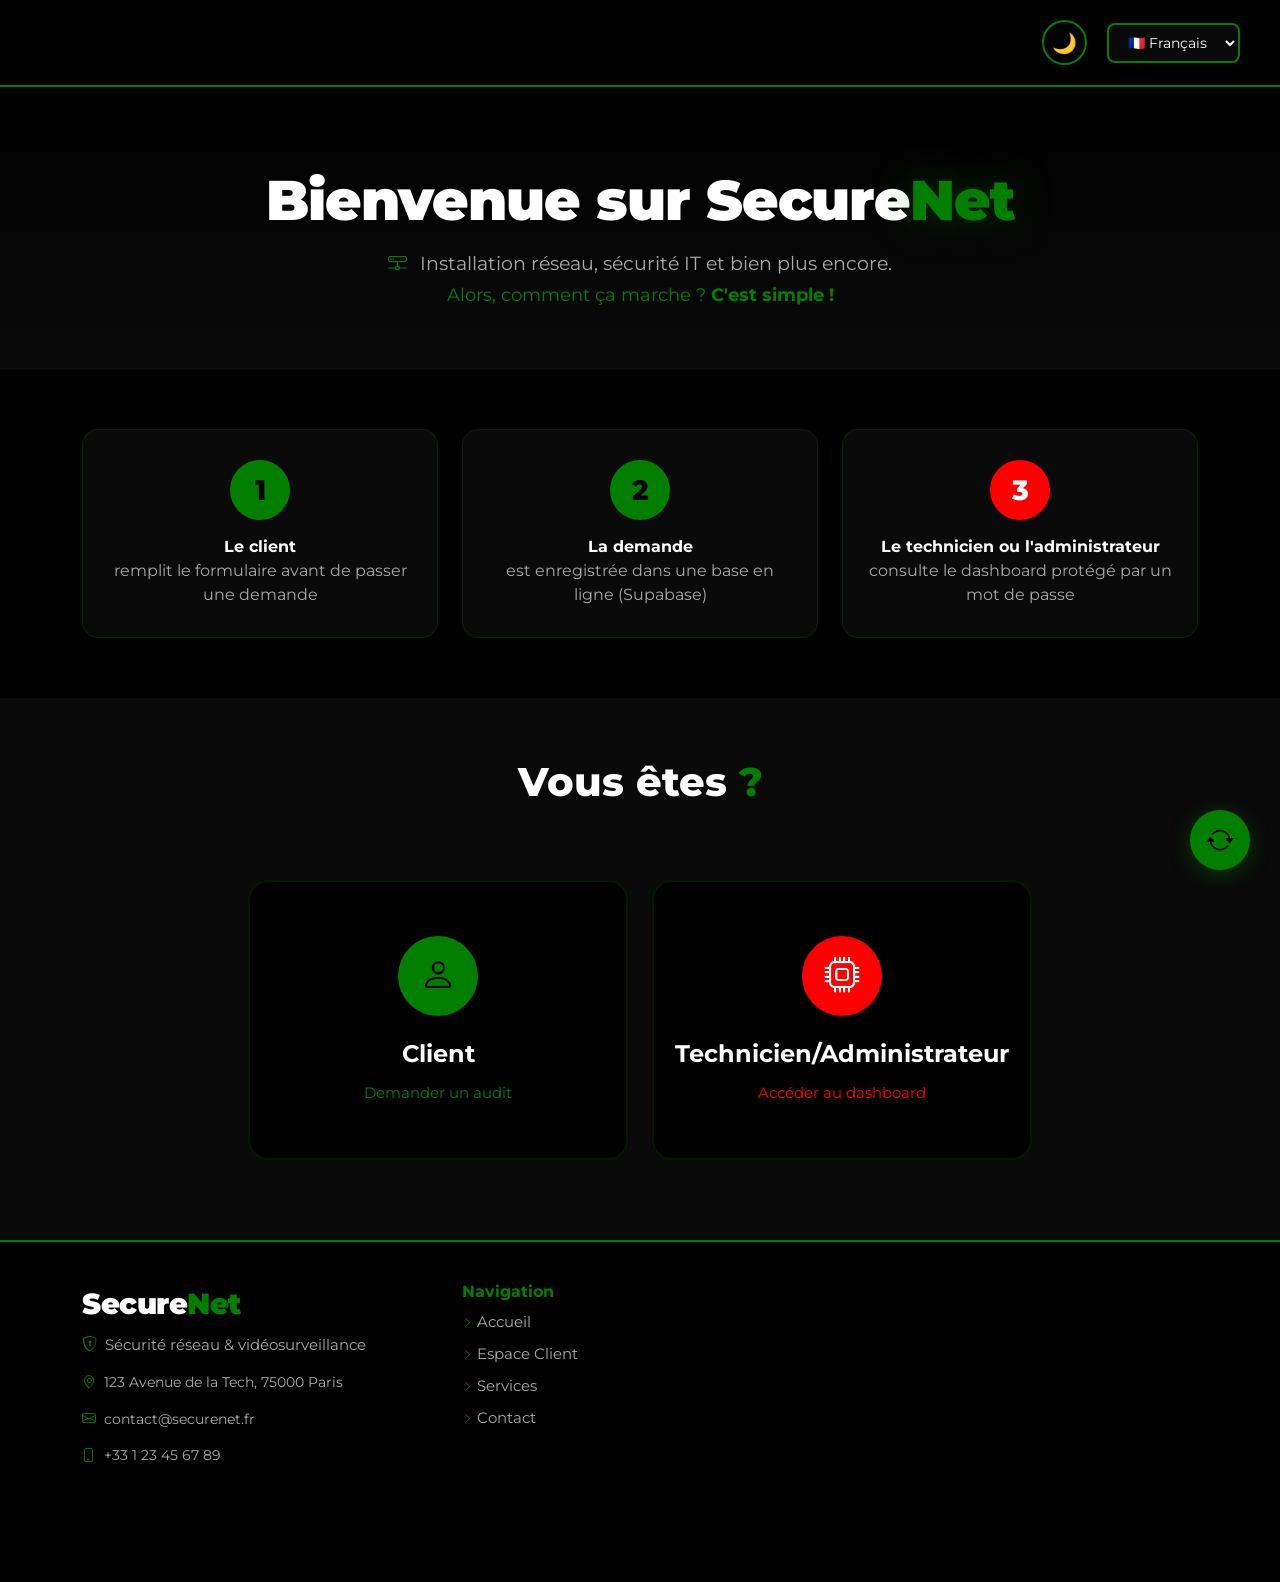
==== commit 2045ac47: "Initial commit - SecureNet" ====
--- a/index.html
+++ b/index.html
@@ -266,6 +266,7 @@
         .role-title .highlight {
             color: var(--primary-green);
         }
+        
 
         .role-card {
             background: var(--bg-body);
@@ -617,7 +618,355 @@
             transform: scale(1.1);
             box-shadow: 0 6px 30px rgba(3, 127, 0, 0.6);
         }
-
+/* ============================================================
+   SECTION RÔLES - TEXTE RÉDUIT ET RESPONSIVE
+   ============================================================ */
+
+.role-section {
+    padding: 60px 20px 80px;
+    background: var(--primary-dark-light);
+    transition: background 0.3s ease;
+}
+
+.role-title {
+    font-family: 'Montserrat', sans-serif;
+    font-size: 2.5rem;
+    font-weight: 800;
+    text-align: center;
+    color: var(--text-light);
+    margin-bottom: 50px;
+    transition: color 0.3s ease;
+}
+
+.role-title .highlight {
+    color: var(--primary-green);
+}
+
+/* Conteneur des cartes */
+.role-section .row {
+    display: flex;
+    flex-wrap: wrap;
+    justify-content: center;
+    align-items: stretch;
+    gap: 24px;
+    margin: 0 auto;
+    max-width: 900px;
+}
+
+.role-section .col-md-5,
+.role-section .col-lg-4 {
+    flex: 1 1 280px;
+    max-width: 380px;
+    min-width: 250px;
+    padding: 0;
+}
+
+/* Cartes de rôles */
+.role-card {
+    background: var(--bg-body);
+    border: 2px solid var(--border-color);
+    border-radius: 20px;
+    padding: 40px 30px;
+    text-align: center;
+    transition: all 0.3s ease;
+    display: flex;
+    flex-direction: column;
+    align-items: center;
+    justify-content: center;
+    height: 100%;
+    min-height: 280px;
+    cursor: pointer;
+    text-decoration: none;
+    position: relative;
+    overflow: hidden;
+}
+
+/* Effet de bordure lumineuse au survol */
+.role-card::before {
+    content: '';
+    position: absolute;
+    top: -2px;
+    left: -2px;
+    right: -2px;
+    bottom: -2px;
+    border-radius: 20px;
+    background: linear-gradient(135deg, var(--primary-green), transparent, var(--primary-green));
+    opacity: 0;
+    transition: opacity 0.3s ease;
+    z-index: -1;
+}
+
+.role-card:hover::before {
+    opacity: 1;
+}
+
+.role-card:hover {
+    transform: translateY(-8px);
+    border-color: var(--primary-green);
+    box-shadow: 0 15px 50px rgba(3, 127, 0, 0.2);
+}
+
+/* Icônes */
+.icon-circle {
+    width: 80px;
+    height: 80px;
+    border-radius: 50%;
+    display: flex;
+    align-items: center;
+    justify-content: center;
+    margin: 0 auto 20px;
+    font-size: 35px;
+    transition: all 0.3s;
+    flex-shrink: 0;
+}
+
+.icon-circle.green {
+    background: var(--primary-green);
+    color: var(--primary-dark);
+}
+
+.icon-circle.red {
+    background: red;
+    color: white;
+}
+
+.role-card:hover .icon-circle.green {
+    background: var(--hover-green);
+    box-shadow: 0 0 40px rgba(0, 230, 118, 0.4);
+    transform: scale(1.05);
+}
+
+.role-card:hover .icon-circle.red {
+    background: var(--hover-red);
+    box-shadow: 0 0 40px rgba(255, 23, 68, 0.4);
+    transform: scale(1.05);
+}
+
+.role-name {
+    font-family: 'Montserrat', sans-serif;
+    font-size: 1.5rem;
+    font-weight: 700;
+    color: var(--text-light);
+    margin-bottom: 10px;
+    transition: color 0.3s ease;
+}
+
+.role-desc {
+    color: var(--text-muted);
+    font-size: 0.95rem;
+    margin: 0;
+    font-weight: 400;
+    transition: color 0.3s ease;
+}
+
+.role-desc .highlight {
+    color: var(--primary-green);
+}
+
+.role-desc .highlight-red {
+    color: red;
+}
+
+/* ============================================================
+   RESPONSIVE - TEXTE RÉDUIT
+   ============================================================ */
+
+/* Tablettes */
+@media (max-width: 992px) {
+    .role-section {
+        padding: 50px 15px 60px;
+    }
+    
+    .role-title {
+        font-size: 2rem; /* Réduit de 2.5rem à 2rem */
+        margin-bottom: 40px;
+    }
+    
+    .role-section .row {
+        gap: 20px;
+        max-width: 700px;
+    }
+    
+    .role-section .col-md-5,
+    .role-section .col-lg-4 {
+        flex: 1 1 260px;
+        max-width: 340px;
+        min-width: 220px;
+    }
+    
+    .role-card {
+        padding: 30px 25px;
+        min-height: 250px;
+    }
+    
+    .icon-circle {
+        width: 65px; /* Réduit de 80px à 65px */
+        height: 65px;
+        font-size: 28px; /* Réduit de 35px à 28px */
+    }
+    
+    .role-name {
+        font-size: 1.2rem; /* Réduit de 1.5rem à 1.2rem */
+    }
+    
+    .role-desc {
+        font-size: 0.85rem; /* Réduit de 0.95rem à 0.85rem */
+    }
+}
+
+/* Mobiles - les cartes s'empilent */
+@media (max-width: 768px) {
+    .role-section {
+        padding: 35px 15px 45px;
+    }
+    
+    .role-title {
+        font-size: 1.6rem; /* Réduit de 2rem à 1.6rem */
+        margin-bottom: 28px;
+    }
+    
+    .role-section .row {
+        flex-direction: column;
+        align-items: center;
+        gap: 16px;
+        max-width: 400px;
+        padding: 0 10px;
+    }
+    
+    .role-section .col-md-5,
+    .role-section .col-lg-4 {
+        flex: 0 0 auto;
+        width: 100%;
+        max-width: 380px;
+        min-width: unset;
+        padding: 0;
+    }
+    
+    .role-card {
+        padding: 28px 20px;
+        min-height: 180px;
+        border-radius: 16px;
+    }
+    
+    .icon-circle {
+        width: 55px; /* Réduit de 65px à 55px */
+        height: 55px;
+        font-size: 22px; /* Réduit de 28px à 22px */
+        margin-bottom: 12px;
+    }
+    
+    .role-name {
+        font-size: 1.1rem; /* Réduit de 1.2rem à 1.1rem */
+        margin-bottom: 6px;
+    }
+    
+    .role-desc {
+        font-size: 0.8rem; /* Réduit de 0.85rem à 0.8rem */
+    }
+    
+    .role-card:hover {
+        transform: translateY(-4px);
+    }
+}
+
+/* Petits mobiles */
+@media (max-width: 576px) {
+    .role-section {
+        padding: 25px 10px 35px;
+    }
+    
+    .role-title {
+        font-size: 1.3rem; /* Réduit de 1.6rem à 1.3rem */
+        margin-bottom: 22px;
+    }
+    
+    .role-section .row {
+        gap: 14px;
+        max-width: 100%;
+        padding: 0 5px;
+    }
+    
+    .role-section .col-md-5,
+    .role-section .col-lg-4 {
+        max-width: 100%;
+        padding: 0;
+    }
+    
+    .role-card {
+        padding: 20px 14px;
+        min-height: 150px;
+        border-radius: 14px;
+        border-width: 1.5px;
+    }
+    
+    .icon-circle {
+        width: 46px; /* Réduit de 55px à 46px */
+        height: 46px;
+        font-size: 18px; /* Réduit de 22px à 18px */
+        margin-bottom: 10px;
+    }
+    
+    .role-name {
+        font-size: 0.95rem; /* Réduit de 1.1rem à 0.95rem */
+        margin-bottom: 4px;
+    }
+    
+    .role-desc {
+        font-size: 0.72rem; /* Réduit de 0.8rem à 0.72rem */
+        line-height: 1.3;
+    }
+    
+    .role-desc .highlight,
+    .role-desc .highlight-red {
+        display: block;
+        margin-top: 3px;
+        font-size: 0.75rem; /* Taille réduite pour les surlignages */
+    }
+}
+
+/* Très petits mobiles */
+@media (max-width: 400px) {
+    .role-section {
+        padding: 20px 8px 28px;
+    }
+    
+    .role-title {
+        font-size: 1.1rem; /* Réduit de 1.3rem à 1.1rem */
+        margin-bottom: 18px;
+    }
+    
+    .role-section .row {
+        gap: 12px;
+    }
+    
+    .role-card {
+        padding: 16px 10px;
+        min-height: 130px;
+        border-radius: 12px;
+    }
+    
+    .icon-circle {
+        width: 40px; /* Réduit de 46px à 40px */
+        height: 40px;
+        font-size: 16px; /* Réduit de 18px à 16px */
+        margin-bottom: 8px;
+    }
+    
+    .role-name {
+        font-size: 0.85rem; /* Réduit de 0.95rem à 0.85rem */
+        margin-bottom: 3px;
+    }
+    
+    .role-desc {
+        font-size: 0.65rem; /* Réduit de 0.72rem à 0.65rem */
+        line-height: 1.2;
+    }
+    
+    .role-desc .highlight,
+    .role-desc .highlight-red {
+        font-size: 0.68rem;
+    }
+}
         @media (max-width: 768px) {
             header {
                 padding: 15px 20px;
@@ -694,6 +1043,7 @@
     <!-- ===== EN-TÊTE ===== -->
     <header class="fade-item">
         <div class="header-controls">
+            
             <button id="theme-toggle" aria-label="Basculer le mode sombre">🌙</button>
             <select id="language-selector">
                 <option value="fr">🇫🇷 Français</option>
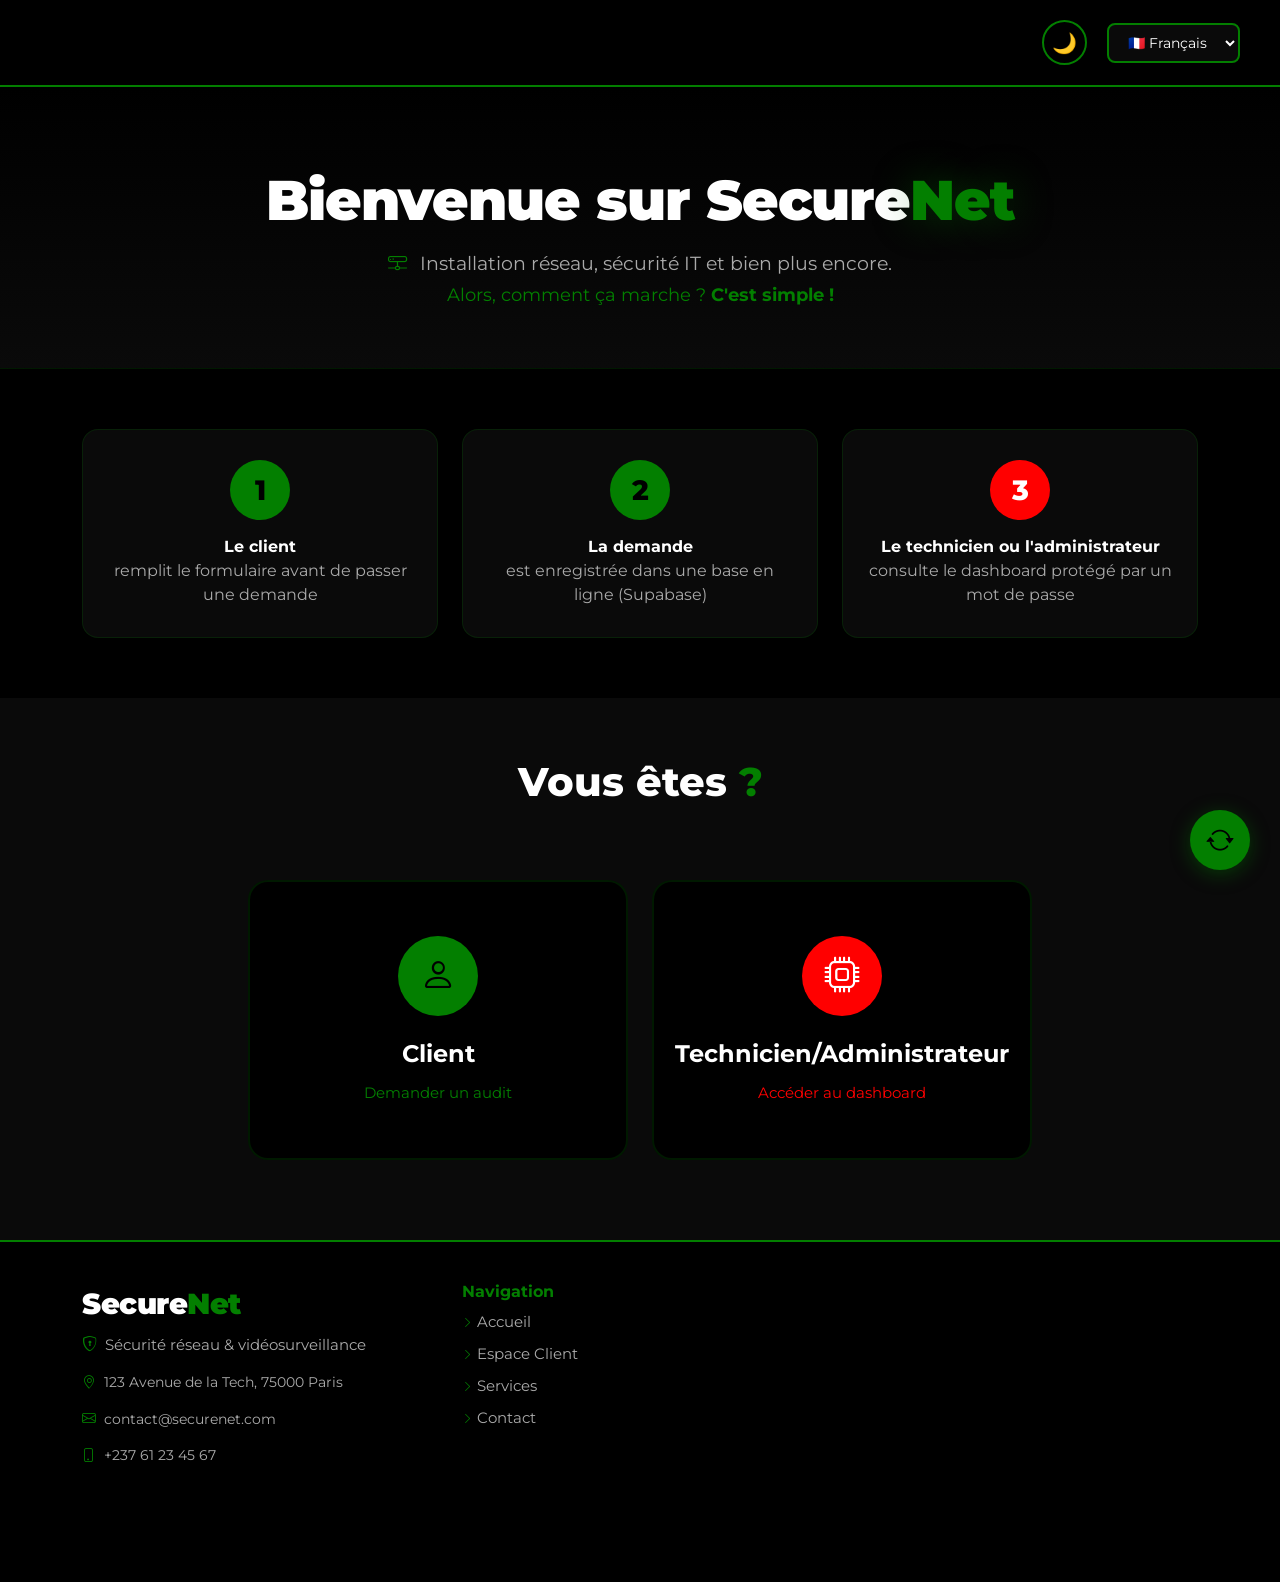
==== commit 8b772d5c: "mises a jours" ====
--- a/index.html
+++ b/index.html
@@ -1184,10 +1184,10 @@
                     <i class="bi bi-geo-alt me-1" style="color: var(--primary-green);"></i> 123 Avenue de la Tech, 75000 Paris
                 </p>
                 <p class="footer-text" style="font-size: 0.85rem;">
-                    <i class="bi bi-envelope me-1" style="color: var(--primary-green);"></i> contact@securenet.fr
+                    <i class="bi bi-envelope me-1" style="color: var(--primary-green);"></i> contact@securenet.com
                 </p>
                 <p class="footer-text" style="font-size: 0.85rem;">
-                    <i class="bi bi-phone me-1" style="color: var(--primary-green);"></i> +33 1 23 45 67 89
+                    <i class="bi bi-phone me-1" style="color: var(--primary-green);"></i> +237 61 23 45 67 
                 </p>
             </div>
             <div class="col-lg-3 col-md-6 mb-4 mb-lg-0 fade-item">
